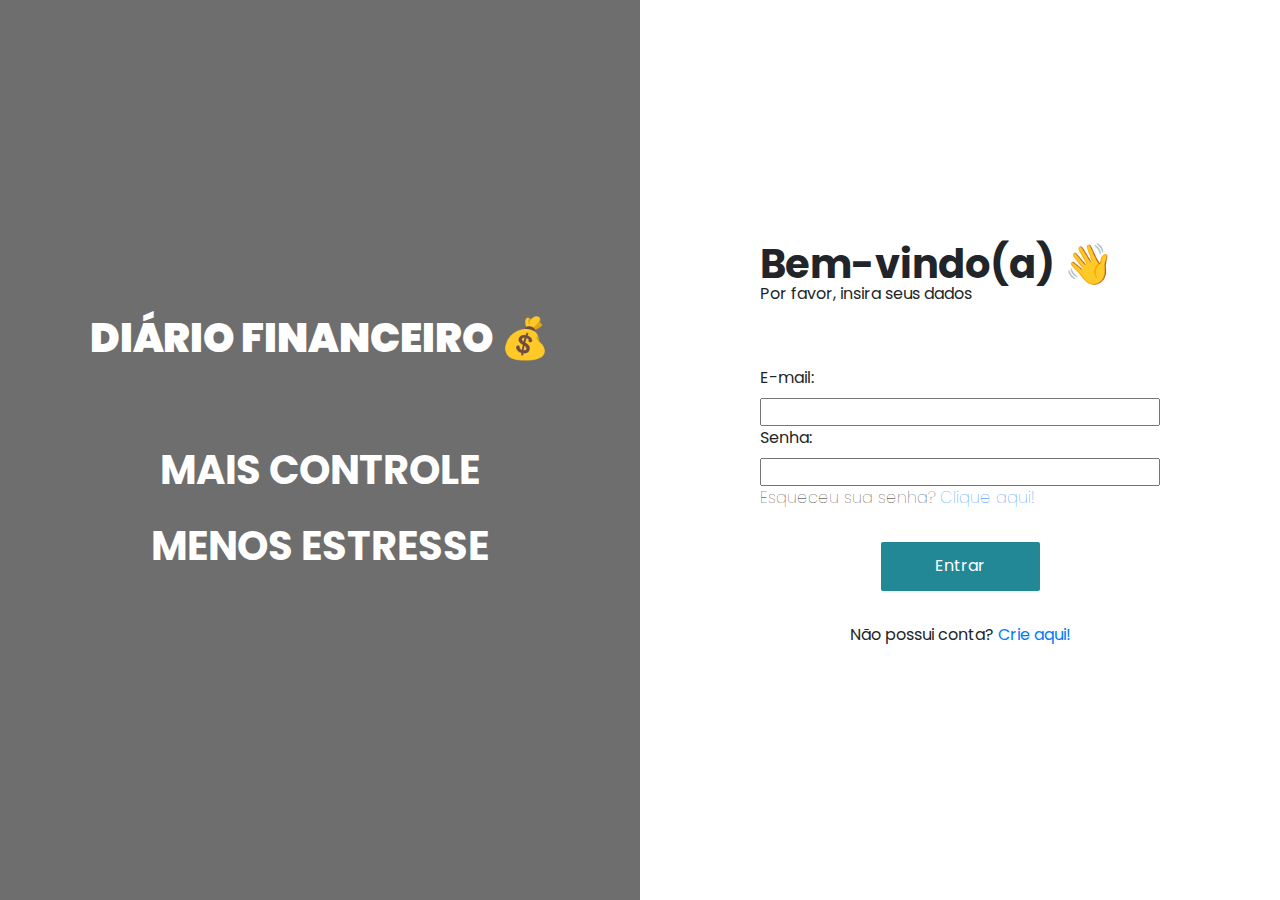
==== src/index.html @ de181dbf "tela de login, html e css" ====
<!DOCTYPE html>
<html lang="en">
  <head>
    <meta charset="UTF-8" />
    <meta name="viewport" content="width=device-width, initial-scale=1.0" />
    <title>Diário Financeiro</title>
    <link rel="preconnect" href="https://fonts.googleapis.com" />
    <link rel="preconnect" href="https://fonts.gstatic.com" crossorigin />
    <link
      href="https://fonts.googleapis.com/css2?family=Poppins:wght@300;400;500;600;700;800;900&display=swap"
      rel="stylesheet"
    />
    <link
      rel="stylesheet"
      href="https://maxcdn.bootstrapcdn.com/bootstrap/4.0.0/css/bootstrap.min.css"
      integrity="sha384-Gn5384xqQ1aoWXA+058RXPxPg6fy4IWvTNh0E263XmFcJlSAwiGgFAW/dAiS6JXm"
      crossorigin="anonymous"
    />
    <script src="login.js"></script>
    <link rel="stylesheet" href="style.css" />
    <script>
      // Verifica se o usuário já esta logado e se negativo, redireciona para tela de login
      if (!usuarioCorrente.login) {
        window.location.href = LOGIN_URL;
      }

      function exibeUsuarios() {
        // Popula a tabela com os registros do banco de dados
        let listaUsuarios = "";
        for (i = 0; i < db_usuarios.usuarios.length; i++) {
          let usuario = db_usuarios.usuarios[i];
          listaUsuarios += `<tr><td scope="row">${usuario.nome}</td><td>${usuario.login}</td><td>${usuario.email}</td></tr>`;
        }

        // Substitui as linhas do corpo da tabela
        document.getElementById("table-usuarios").innerHTML = listaUsuarios;
      }

      function initPage() {
        // Associa a função de logout ao botão
        document
          .getElementById("btn_logout")
          .addEventListener("click", logoutUser);

        // Informa o nome do usuário logado
        document.getElementById("nomeUsuario").innerHTML = usuarioCorrente.nome;

        // Lista os usuários
        exibeUsuarios();
      }

      // Associa ao evento de carga da página a função para verificar se o usuário está logado
      window.addEventListener("load", initPage);
    </script>
  </head>

  <body>
    <div class="login_container">
      <div class="title_slogan">
        <div class="image">
          <div class="texts">
            <h1>Diário Financeiro 💰</h1>
            <p>MAIS CONTROLE</p>
            <p>MENOS ESTRESSE</p>
          </div>
        </div>
      </div>
      <div class="login_inputs">
        <h1>Bem-vindo(a) &#128075;</h1>
        <span>Por favor, insira seus dados</span>

        <form class="formulario_login">
          <div class="input_email">
            <label for="email">E-mail:</label>
            <input type="email" name="email" id="email" />
          </div>
          <div class="input_senha">
            <label for="password">Senha:</label>
            <input type="password" name="password" id="password" />
          </div>

          <span class="esqueceu_senha">Esqueceu sua senha? <a href="#">Clique aqui!</a></span>
          <button class="btn_login">Entrar</button>
          <span class="criar_conta">Não possui conta? <a href="#">Crie aqui!</a></span>
        </form>
      </div>
    </div>

    <script
      src="https://code.jquery.com/jquery-3.2.1.slim.min.js"
      integrity="sha384-KJ3o2DKtIkvYIK3UENzmM7KCkRr/rE9/Qpg6aAZGJwFDMVNA/GpGFF93hXpG5KkN"
      crossorigin="anonymous"
    ></script>
    <script
      src="https://cdnjs.cloudflare.com/ajax/libs/popper.js/1.12.9/umd/popper.min.js"
      integrity="sha384-ApNbgh9B+Y1QKtv3Rn7W3mgPxhU9K/ScQsAP7hUibX39j7fakFPskvXusvfa0b4Q"
      crossorigin="anonymous"
    ></script>
    <script
      src="https://maxcdn.bootstrapcdn.com/bootstrap/4.0.0/js/bootstrap.min.js"
      integrity="sha384-JZR6Spejh4U02d8jOt6vLEHfe/JQGiRRSQQxSfFWpi1MquVdAyjUar5+76PVCmYl"
      crossorigin="anonymous"
    ></script>
  </body>
</html>
---- src/style.css ----
* {
    padding: 0;
    margin: 0;
    box-sizing: border-box;
    font-family: 'Poppins', sans-serif;
}

.login_container {
    display: grid;
    grid-template-columns: repeat(2, 1fr);
    width: 100vw;
    height: 100vh;
}

/* título e slogan */

.title_slogan .image{
    height: 100%;
    opacity: 1;
    background-color: rgba(0, 0, 0, 0.57);
    background-image:
    url(https://images.unsplash.com/photo-1526304640581-d334cdbbf45e?ixlib=rb-4.0.3&ixid=MnwxMjA3fDB8MHxwaG90by1wYWdlfHx8fGVufDB8fHx8&auto=format&fit=crop&w=2070&q=80);
    background-size: cover;
    background-repeat: no-repeat;
    background-position: center;
    background-blend-mode: saturation;
    text-align: center;
    color: #FFFFFF;

    display: flex;
    align-items: center;
    justify-content: center;
}
.image .texts {
    padding: 16rem 0;
}
.image h1, p {
    line-height: 60px;
    font-size: 40px;
    text-transform: uppercase;
}
.image h1 {
    font-weight: 900;
    padding-bottom: 4rem;
}
.image p {
    font-weight: 700;
}

/* login inputs */

.login_inputs {
    width: 400px;
    display: flex;
    flex-direction: column;
    justify-content: center;
    margin: 0 auto;
}
.login_inputs h1 {
    font-weight: bold;
    line-height: 0.5;
}
.login_inputs h1 + span {
    margin-bottom: 3.75rem;
}
.formulario_login {
    display: flex;
    flex-direction: column;
}
.input_email, .input_senha {
    display: inline-grid;
}
.esqueceu_senha {
    font-weight: lighter;
}
.btn_login {
    margin: 2rem auto;
    cursor: pointer;
    padding: 4px 15px;
    width: 159px;
    height: 49px;
    background: #228896;
    box-shadow: 0px 2px 0px rgba(0, 0, 0, 0.043);
    border-radius: 2px;
    color: #FFFFFF;
    font-size: 16px;
    line-height: 22px;
    border: none;
}
.btn_login:hover {
    background: #1c737e;
}
.criar_conta {
    text-align: center;
}
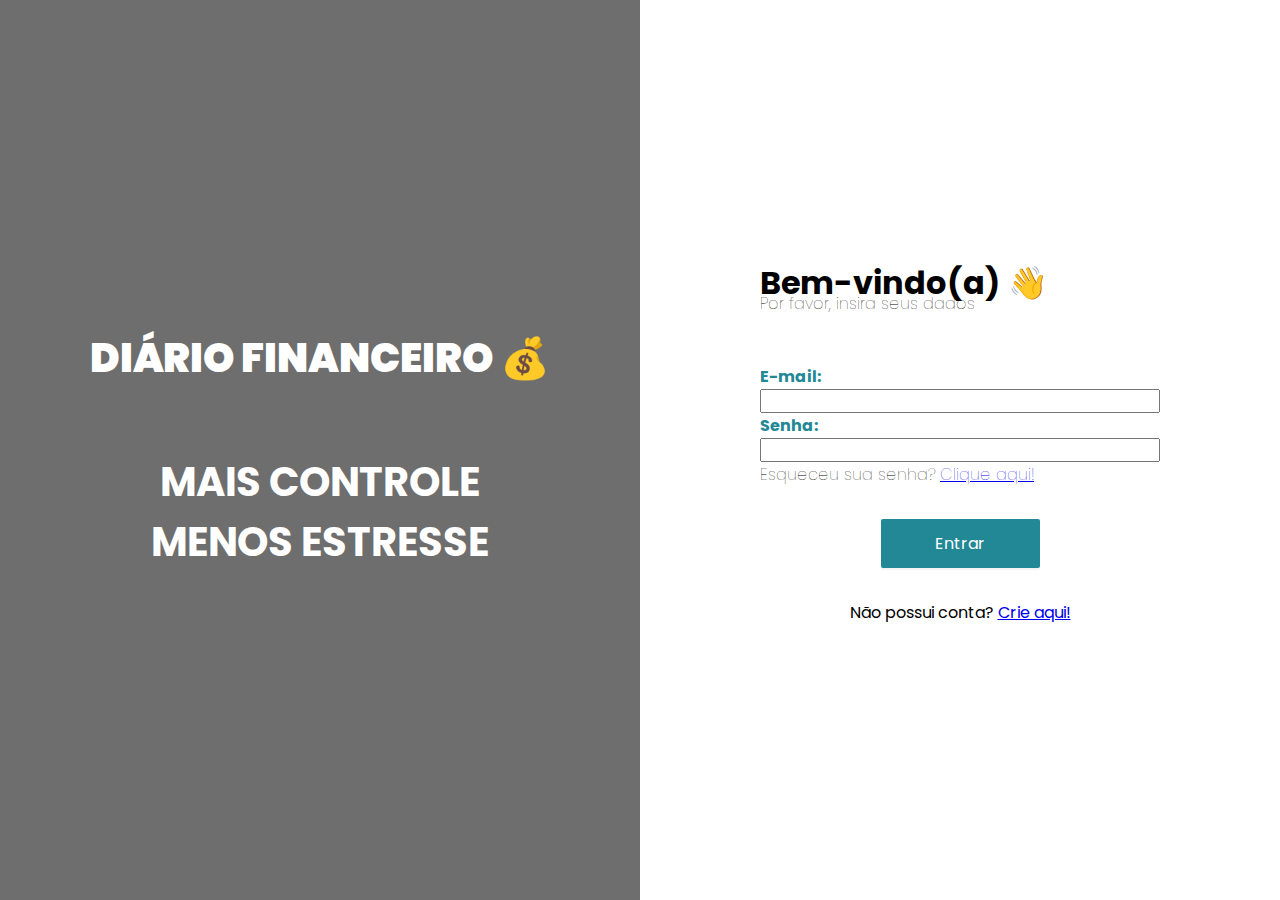
==== commit 1a5f5497: "validação dos campos email e senha" ====
--- a/src/index.html
+++ b/src/index.html
@@ -10,48 +10,7 @@
       href="https://fonts.googleapis.com/css2?family=Poppins:wght@300;400;500;600;700;800;900&display=swap"
       rel="stylesheet"
     />
-    <link
-      rel="stylesheet"
-      href="https://maxcdn.bootstrapcdn.com/bootstrap/4.0.0/css/bootstrap.min.css"
-      integrity="sha384-Gn5384xqQ1aoWXA+058RXPxPg6fy4IWvTNh0E263XmFcJlSAwiGgFAW/dAiS6JXm"
-      crossorigin="anonymous"
-    />
-    <script src="login.js"></script>
     <link rel="stylesheet" href="style.css" />
-    <script>
-      // Verifica se o usuário já esta logado e se negativo, redireciona para tela de login
-      if (!usuarioCorrente.login) {
-        window.location.href = LOGIN_URL;
-      }
-
-      function exibeUsuarios() {
-        // Popula a tabela com os registros do banco de dados
-        let listaUsuarios = "";
-        for (i = 0; i < db_usuarios.usuarios.length; i++) {
-          let usuario = db_usuarios.usuarios[i];
-          listaUsuarios += `<tr><td scope="row">${usuario.nome}</td><td>${usuario.login}</td><td>${usuario.email}</td></tr>`;
-        }
-
-        // Substitui as linhas do corpo da tabela
-        document.getElementById("table-usuarios").innerHTML = listaUsuarios;
-      }
-
-      function initPage() {
-        // Associa a função de logout ao botão
-        document
-          .getElementById("btn_logout")
-          .addEventListener("click", logoutUser);
-
-        // Informa o nome do usuário logado
-        document.getElementById("nomeUsuario").innerHTML = usuarioCorrente.nome;
-
-        // Lista os usuários
-        exibeUsuarios();
-      }
-
-      // Associa ao evento de carga da página a função para verificar se o usuário está logado
-      window.addEventListener("load", initPage);
-    </script>
   </head>
 
   <body>
@@ -65,41 +24,30 @@
           </div>
         </div>
       </div>
+      
       <div class="login_inputs">
         <h1>Bem-vindo(a) &#128075;</h1>
         <span>Por favor, insira seus dados</span>
 
-        <form class="formulario_login">
+        <form class="formulario_login" action="#">
           <div class="input_email">
-            <label for="email">E-mail:</label>
+            <label for="email" class="label">E-mail:</label>
             <input type="email" name="email" id="email" />
+            <span class="error-message"></span>
           </div>
           <div class="input_senha">
-            <label for="password">Senha:</label>
+            <label for="password" class="label">Senha:</label>
             <input type="password" name="password" id="password" />
+            <span class="error-message"></span>
           </div>
 
           <span class="esqueceu_senha">Esqueceu sua senha? <a href="#">Clique aqui!</a></span>
-          <button class="btn_login">Entrar</button>
+          <button class="btn_login" type="submit">Entrar</button>
           <span class="criar_conta">Não possui conta? <a href="#">Crie aqui!</a></span>
         </form>
       </div>
     </div>
 
-    <script
-      src="https://code.jquery.com/jquery-3.2.1.slim.min.js"
-      integrity="sha384-KJ3o2DKtIkvYIK3UENzmM7KCkRr/rE9/Qpg6aAZGJwFDMVNA/GpGFF93hXpG5KkN"
-      crossorigin="anonymous"
-    ></script>
-    <script
-      src="https://cdnjs.cloudflare.com/ajax/libs/popper.js/1.12.9/umd/popper.min.js"
-      integrity="sha384-ApNbgh9B+Y1QKtv3Rn7W3mgPxhU9K/ScQsAP7hUibX39j7fakFPskvXusvfa0b4Q"
-      crossorigin="anonymous"
-    ></script>
-    <script
-      src="https://maxcdn.bootstrapcdn.com/bootstrap/4.0.0/js/bootstrap.min.js"
-      integrity="sha384-JZR6Spejh4U02d8jOt6vLEHfe/JQGiRRSQQxSfFWpi1MquVdAyjUar5+76PVCmYl"
-      crossorigin="anonymous"
-    ></script>
+    <script src="login.js"></script>
   </body>
 </html>
--- a/src/style.css
+++ b/src/style.css
@@ -61,7 +61,8 @@
     line-height: 0.5;
 }
 .login_inputs h1 + span {
-    margin-bottom: 3.75rem;
+    margin-bottom: 3rem;
+    font-weight: lighter;
 }
 .formulario_login {
     display: flex;
@@ -69,6 +70,10 @@
 }
 .input_email, .input_senha {
     display: inline-grid;
+}
+.label {
+    color: #228896;
+    font-weight: bolder;
 }
 .esqueceu_senha {
     font-weight: lighter;
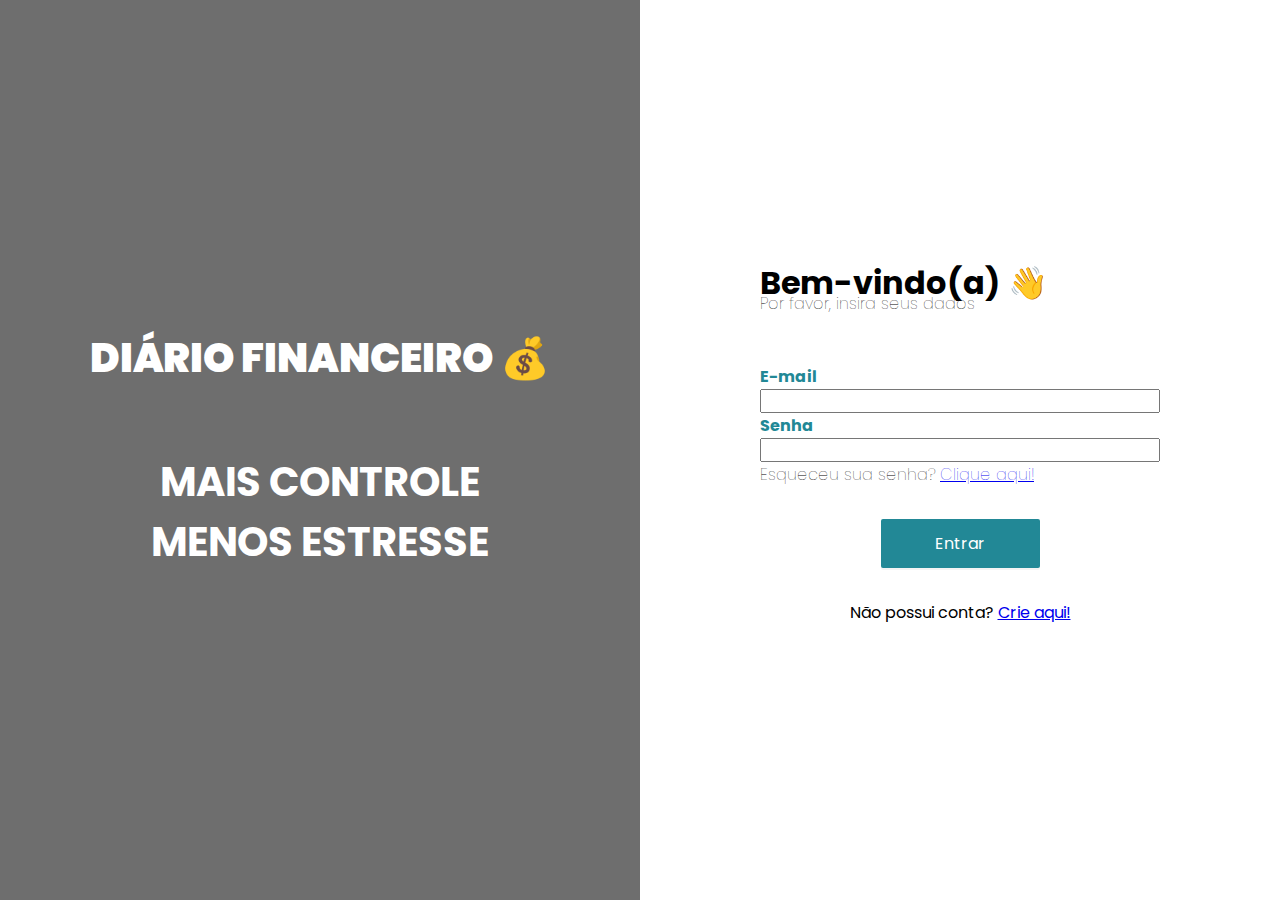
==== commit 33b48cc1: "error message, decimal code for the emoji, style for the warning" ====
--- a/src/index.html
+++ b/src/index.html
@@ -18,7 +18,7 @@
       <div class="title_slogan">
         <div class="image">
           <div class="texts">
-            <h1>Diário Financeiro 💰</h1>
+            <h1>Diário Financeiro &#128176;</h1>
             <p>MAIS CONTROLE</p>
             <p>MENOS ESTRESSE</p>
           </div>
@@ -29,14 +29,14 @@
         <h1>Bem-vindo(a) &#128075;</h1>
         <span>Por favor, insira seus dados</span>
 
-        <form class="formulario_login" action="#">
+        <form class="formulario_login" action="dashboard.html">
           <div class="input_email">
-            <label for="email" class="label">E-mail:</label>
+            <label for="email" class="label">E-mail</label>
             <input type="email" name="email" id="email" />
             <span class="error-message"></span>
           </div>
           <div class="input_senha">
-            <label for="password" class="label">Senha:</label>
+            <label for="password" class="label">Senha</label>
             <input type="password" name="password" id="password" />
             <span class="error-message"></span>
           </div>
--- a/src/style.css
+++ b/src/style.css
@@ -75,6 +75,9 @@
     color: #228896;
     font-weight: bolder;
 }
+.error-message {
+    color: rgb(203, 73, 73);
+}
 .esqueceu_senha {
     font-weight: lighter;
 }
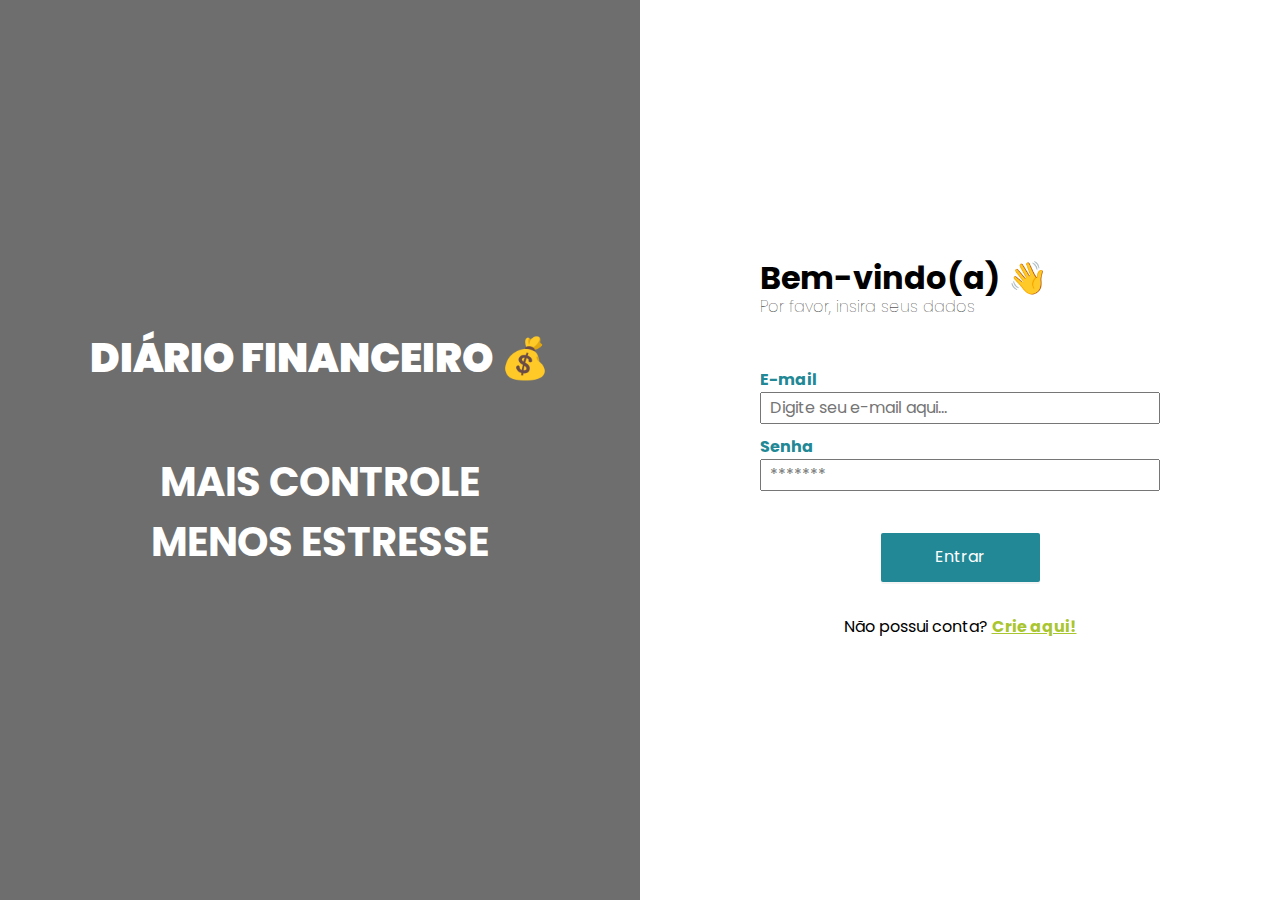
==== commit 12ff404f: "Cadastro funcional, customização dos inputs e links" ====
--- a/src/index.html
+++ b/src/index.html
@@ -1,53 +1,75 @@
 <!DOCTYPE html>
 <html lang="en">
-  <head>
-    <meta charset="UTF-8" />
-    <meta name="viewport" content="width=device-width, initial-scale=1.0" />
-    <title>Diário Financeiro</title>
-    <link rel="preconnect" href="https://fonts.googleapis.com" />
-    <link rel="preconnect" href="https://fonts.gstatic.com" crossorigin />
-    <link
-      href="https://fonts.googleapis.com/css2?family=Poppins:wght@300;400;500;600;700;800;900&display=swap"
-      rel="stylesheet"
-    />
-    <link rel="stylesheet" href="style.css" />
-  </head>
 
-  <body>
-    <div class="login_container">
-      <div class="title_slogan">
-        <div class="image">
-          <div class="texts">
-            <h1>Diário Financeiro &#128176;</h1>
-            <p>MAIS CONTROLE</p>
-            <p>MENOS ESTRESSE</p>
-          </div>
+<head>
+  <meta charset="UTF-8" />
+  <meta name="viewport" content="width=device-width, initial-scale=1.0" />
+  <title>Diário Financeiro</title>
+  <link rel="preconnect" href="https://fonts.googleapis.com" />
+  <link rel="preconnect" href="https://fonts.gstatic.com" crossorigin />
+  <link href="https://fonts.googleapis.com/css2?family=Poppins:wght@300;400;500;600;700;800;900&display=swap"
+    rel="stylesheet" />
+  <link rel="stylesheet" href="style.css" />
+</head>
+
+<body>
+  <div class="login_container">
+    <div class="title_slogan">
+      <div class="image">
+        <div class="texts">
+          <h1>Diário Financeiro &#128176;</h1>
+          <p>MAIS CONTROLE</p>
+          <p>MENOS ESTRESSE</p>
         </div>
-      </div>
-      
-      <div class="login_inputs">
-        <h1>Bem-vindo(a) &#128075;</h1>
-        <span>Por favor, insira seus dados</span>
-
-        <form class="formulario_login" action="dashboard.html">
-          <div class="input_email">
-            <label for="email" class="label">E-mail</label>
-            <input type="email" name="email" id="email" />
-            <span class="error-message"></span>
-          </div>
-          <div class="input_senha">
-            <label for="password" class="label">Senha</label>
-            <input type="password" name="password" id="password" />
-            <span class="error-message"></span>
-          </div>
-
-          <span class="esqueceu_senha">Esqueceu sua senha? <a href="#">Clique aqui!</a></span>
-          <button class="btn_login" type="submit">Entrar</button>
-          <span class="criar_conta">Não possui conta? <a href="#">Crie aqui!</a></span>
-        </form>
       </div>
     </div>
 
-    <script src="login.js"></script>
-  </body>
-</html>
+    <div id="login" class="login_inputs">
+      <h1>Bem-vindo(a) &#128075;</h1>
+      <span>Por favor, insira seus dados</span>
+
+      <form id="formulario_login" class="formulario_login" action="dashboard.html" method="post" onsubmit="loginUser(this)">
+        <div class="input_email">
+          <label for="email" class="label">E-mail</label>
+          <input type="email" name="email" id="email" placeholder="Digite seu e-mail aqui..."/>
+        </div>
+        <div class="input_senha">
+          <label for="password" class="label">Senha</label>
+          <input type="password" name="password" id="password" placeholder="*******"/>
+        </div>
+
+        <button class="btn_login" type="submit">Entrar</button>
+        <span class="criar_conta">Não possui conta? <a href="cadastro.html">Crie aqui!</a></span>
+      </form>
+    </div>
+  </div>
+
+  <script src="login.js"></script>
+  <script>
+
+    // Declara uma função para processar o formulário de login
+    function processaFormLogin(event) {
+        // Cancela a submissão do formulário para tratar sem fazer refresh da tela
+        event.preventDefault();
+
+        // Obtem os dados de login e senha a partir do formulário de login
+        var email = document.getElementById('email').value;
+        var password = document.getElementById('password').value;
+
+        // Valida login e se estiver ok, redireciona para tela inicial da aplicação
+        resultadoLogin = loginUser(email, password);
+        if (resultadoLogin) {
+            window.location.href = 'dashboard.html';
+        }
+        else { // Se login falhou, avisa ao usuário
+            alert('Usuário ou senha incorretos');
+        }
+    }
+
+    // Associa a funçao processaFormLogin  formulário adicionado um manipulador do evento submit
+    document.getElementById('formulario_login').addEventListener('submit', processaFormLogin);
+  
+  </script>
+</body>
+
+</html>--- a/src/style.css
+++ b/src/style.css
@@ -3,6 +3,12 @@
     margin: 0;
     box-sizing: border-box;
     font-family: 'Poppins', sans-serif;
+}
+
+a {
+    text-decoration: underline;
+    color: #a9c52f;
+    font-weight: 700;
 }
 
 .login_container {
@@ -58,7 +64,7 @@
 }
 .login_inputs h1 {
     font-weight: bold;
-    line-height: 0.5;
+    line-height: 1;
 }
 .login_inputs h1 + span {
     margin-bottom: 3rem;
@@ -70,6 +76,13 @@
 }
 .input_email, .input_senha {
     display: inline-grid;
+}
+.formulario_login input {
+    width: 100%;
+    height: 2rem;
+    font-size: 1rem;
+    margin-bottom: 10px;
+    padding: 0 0.5rem;
 }
 .label {
     color: #228896;
